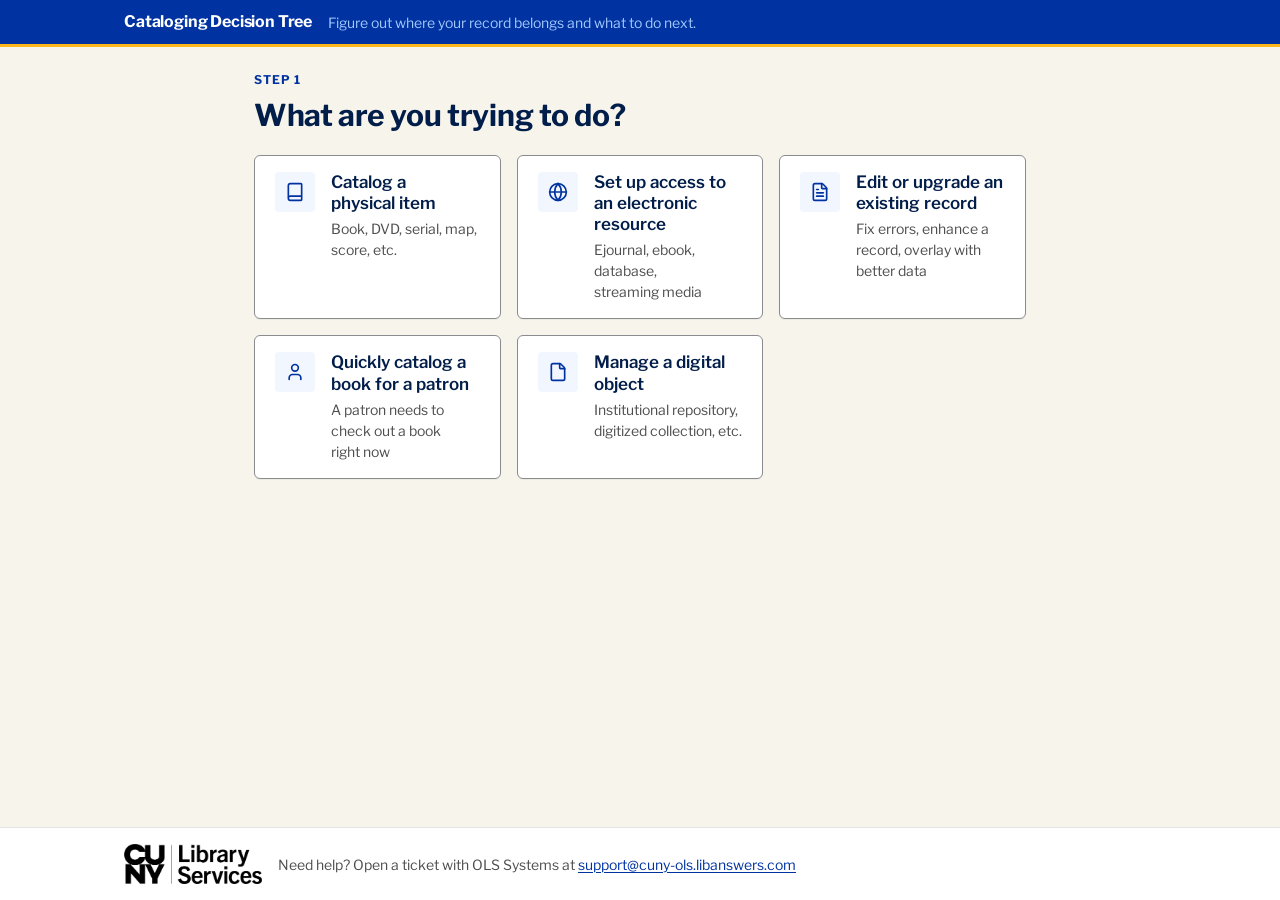
==== index.html @ bd38cade "Replace design export with built decision tree Single self-contained index.html using the CUNY Libra" ====
<!DOCTYPE html>
<html lang="en">
<head>
<meta charset="UTF-8">
<meta name="viewport" content="width=device-width, initial-scale=1.0">
<title>Cataloging Decision Tree</title>
<link rel="preconnect" href="https://fonts.googleapis.com">
<link rel="preconnect" href="https://fonts.gstatic.com" crossorigin>
<link rel="stylesheet" href="https://fonts.googleapis.com/css2?family=Libre+Franklin:ital,wght@0,300;0,400;0,500;0,600;0,700;0,800;1,400&family=IBM+Plex+Mono:wght@400;500&display=swap">
<style>
/* ===== Design System Tokens ===== */
:root {
  /* Fonts */
  --font-sans: "Libre Franklin", Arial, Helvetica, sans-serif;
  --font-display: var(--font-sans);
  --font-condensed: var(--font-sans);
  --font-mono: "IBM Plex Mono", ui-monospace, SFMono-Regular, Menlo, Consolas, monospace;

  /* Primary */
  --cuny-blue: #0033A1;
  --taxi: #FFB71B;

  /* Secondary */
  --indigo: #011D49;
  --azure: #1F5CFF;
  --deep-cyan: #00AFEF;
  --sky: #A3C9FF;
  --lemonade: #FFEE1D;
  --cream: #FFFCD5;

  /* Neutral */
  --pearl: #F7F4EB;
  --dove: #D8D7D6;
  --slate: #688197;
  --charcoal: #383838;
  --pewter: #76777A;
  --ochre: #C89210;
  --umber: #896B25;

  /* Accent */
  --strawberry: #EA0045;
  --sea-green: #005C5A;
  --chartreuse: #C2D500;
  --liberty: #45C2B1;
  --mint: #B5EBD8;
  --cranberry: #BF0D3E;

  --white: #FFFFFF;
  --black: #000000;

  /* Working scales */
  --blue-950: #01122E;
  --blue-900: #011D49;
  --blue-800: #002679;
  --blue-700: #0033A1;
  --blue-600: #0F45BE;
  --blue-500: #1F5CFF;
  --blue-400: #5C87FF;
  --blue-300: #A3C9FF;
  --blue-200: #C6DBFF;
  --blue-100: #E4EEFF;
  --blue-50: #F2F7FF;

  --gray-950: #1A1A1A;
  --gray-900: #383838;
  --gray-800: #4D4D4D;
  --gray-700: #5F6062;
  --gray-600: #76777A;
  --gray-500: #949599;
  --gray-450: #8A8B8F;
  --gray-400: #B4B4B3;
  --gray-300: #D8D7D6;
  --gray-200: #E6E5E2;
  --gray-150: #EEEDE8;
  --gray-100: #F2F1EC;
  --gray-50: #F7F4EB;

  /* Status */
  --green-700: #004745;
  --green-600: #005C5A;
  --green-100: #B5EBD8;
  --amber-700: #896B25;
  --amber-600: #C89210;
  --amber-100: #FFFCD5;
  --red-700: #8E0A2E;
  --red-600: #BF0D3E;
  --red-100: #FFCBCA;

  /* Semantic aliases — Text */
  --text-body: var(--charcoal);
  --text-heading: var(--indigo);
  --text-muted: var(--gray-800);
  --text-subtle: var(--gray-700);
  --text-inverse: var(--white);
  --text-link: var(--cuny-blue);
  --text-link-hover: var(--indigo);
  --text-accent: var(--cuny-blue);
  --text-danger: var(--cranberry);
  --text-success: var(--sea-green);
  --text-warning: var(--umber);

  /* Surfaces */
  --surface-page: var(--white);
  --surface-sunken: var(--pearl);
  --surface-card: var(--white);
  --surface-raised: var(--white);
  --surface-brand: var(--cuny-blue);
  --surface-brand-deep: var(--indigo);
  --surface-brand-subtle: var(--blue-50);
  --surface-neutral-subtle: var(--gray-100);
  --surface-hover: var(--gray-100);
  --surface-active: var(--gray-200);

  /* Borders */
  --border-subtle: var(--gray-200);
  --border-default: var(--dove);
  --border-strong: var(--gray-450);
  --border-control: var(--gray-450);
  --border-brand: var(--cuny-blue);
  --border-focus: var(--azure);
  --border-success: #8FD9BE;
  --border-warning: #EDDF9E;
  --border-danger: #F5A9A7;
  --border-info: var(--blue-200);

  /* Controls */
  --control-primary-bg: var(--cuny-blue);
  --control-primary-bg-hover: var(--blue-800);
  --control-primary-bg-active: var(--indigo);
  --control-primary-fg: var(--white);
  --control-secondary-bg: var(--white);
  --control-secondary-fg: var(--cuny-blue);
  --control-secondary-border: var(--cuny-blue);
  --control-ghost-fg: var(--gray-700);
  --control-disabled-bg: var(--gray-150);
  --control-disabled-fg: var(--gray-700);

  /* Rules */
  --rule-brand: var(--cuny-blue);
  --rule-accent: var(--taxi);
  --rule-hairline: var(--gray-200);

  /* Typography sizes */
  --text-2xs: 11px;
  --text-xs: 12px;
  --text-sm: 14px;
  --text-base: 16px;
  --text-md: 18px;
  --text-lg: 20px;
  --text-xl: 24px;
  --text-2xl: 30px;
  --text-3xl: 38px;

  /* Weights */
  --weight-light: 300;
  --weight-regular: 400;
  --weight-medium: 500;
  --weight-semibold: 600;
  --weight-bold: 700;
  --weight-extrabold: 800;

  /* Leading */
  --leading-tight: 1.08;
  --leading-snug: 1.2;
  --leading-heading: 1.25;
  --leading-normal: 1.5;
  --leading-relaxed: 1.65;

  /* Tracking */
  --tracking-tightest: -.02em;
  --tracking-tight: -.01em;
  --tracking-normal: 0;
  --tracking-wide: .02em;
  --tracking-caps: .08em;

  /* Composed type roles */
  --type-h1: var(--weight-bold) var(--text-3xl)/var(--leading-snug) var(--font-sans);
  --type-h2: var(--weight-bold) var(--text-2xl)/var(--leading-heading) var(--font-sans);
  --type-h3: var(--weight-semibold) var(--text-xl)/var(--leading-heading) var(--font-sans);
  --type-h4: var(--weight-semibold) var(--text-md)/var(--leading-heading) var(--font-sans);
  --type-body: var(--weight-regular) var(--text-base)/var(--leading-relaxed) var(--font-sans);
  --type-body-sm: var(--weight-regular) var(--text-sm)/var(--leading-normal) var(--font-sans);
  --type-lead: var(--weight-regular) var(--text-md)/var(--leading-relaxed) var(--font-sans);
  --type-label: var(--weight-semibold) var(--text-sm)/var(--leading-normal) var(--font-sans);
  --type-eyebrow: var(--weight-bold) var(--text-xs)/var(--leading-normal) var(--font-sans);
  --type-mono: var(--weight-regular) var(--text-sm)/var(--leading-normal) var(--font-mono);

  --measure-prose: 68ch;
  --measure-narrow: 52ch;

  /* Spacing */
  --space-0: 0px;
  --space-1: 4px;
  --space-2: 8px;
  --space-3: 12px;
  --space-4: 16px;
  --space-5: 20px;
  --space-6: 24px;
  --space-8: 32px;
  --space-10: 40px;
  --space-12: 48px;
  --space-16: 64px;

  /* Radii */
  --radius-none: 0px;
  --radius-xs: 2px;
  --radius-sm: 3px;
  --radius-md: 4px;
  --radius-lg: 6px;
  --radius-xl: 8px;
  --radius-pill: 999px;

  /* Border widths */
  --border-width-hairline: 1px;
  --border-width-thick: 2px;
  --border-width-rule: 4px;

  /* Container */
  --container-prose: 760px;
  --container-content: 1080px;
  --gutter-page: 24px;

  /* Elevation */
  --shadow-none: none;
  --shadow-xs: 0 1px 1px rgba(26,26,27,.05);
  --shadow-sm: 0 1px 2px rgba(26,26,27,.07), 0 1px 1px rgba(26,26,27,.04);
  --shadow-md: 0 2px 4px rgba(26,26,27,.08), 0 4px 12px rgba(26,26,27,.06);
  --shadow-lg: 0 8px 24px rgba(26,26,27,.10), 0 2px 6px rgba(26,26,27,.06);
  --focus-ring: 0 0 0 3px rgba(49,89,180,.35);
  --focus-ring-inverse: 0 0 0 3px rgba(255,255,255,.6);

  /* Motion */
  --duration-instant: 80ms;
  --duration-fast: 120ms;
  --duration-normal: 180ms;
  --duration-slow: 260ms;
  --ease-standard: cubic-bezier(.2,0,.2,1);
  --ease-out: cubic-bezier(0,0,.2,1);
  --ease-in-out: cubic-bezier(.4,0,.2,1);
  --transition-control: background-color var(--duration-fast) var(--ease-standard),
    border-color var(--duration-fast) var(--ease-standard),
    color var(--duration-fast) var(--ease-standard),
    box-shadow var(--duration-fast) var(--ease-standard);
}

@media (prefers-reduced-motion: reduce) {
  :root {
    --duration-instant: 1ms;
    --duration-fast: 1ms;
    --duration-normal: 1ms;
    --duration-slow: 1ms;
  }
  *, *::before, *::after {
    animation-duration: 1ms !important;
    animation-iteration-count: 1 !important;
    transition-duration: 1ms !important;
    scroll-behavior: auto !important;
  }
}

/* ===== Base Reset ===== */
*, *::before, *::after { box-sizing: border-box; }
body {
  margin: 0;
  font: var(--type-body);
  color: var(--text-body);
  background: var(--surface-sunken);
  -webkit-font-smoothing: antialiased;
  text-wrap: pretty;
}
h1, h2, h3, h4, h5, h6 { margin: 0; color: var(--text-heading); text-wrap: balance; }
h1 { font: var(--type-h1); letter-spacing: var(--tracking-tight); }
h2 { font: var(--type-h2); letter-spacing: var(--tracking-tight); }
h3 { font: var(--type-h3); }
h4 { font: var(--type-h4); }
p { margin: 0 0 var(--space-4); }
a {
  color: var(--text-link);
  text-decoration: underline;
  text-underline-offset: 2px;
  text-decoration-thickness: 1px;
  transition: color var(--duration-fast) var(--ease-standard);
}
a:hover { color: var(--text-link-hover); text-decoration-thickness: 2px; }
a:focus-visible {
  outline: 2px solid var(--border-focus);
  outline-offset: 2px;
  border-radius: var(--radius-xs);
}
::selection { background: var(--blue-200); color: var(--gray-900); }

/* ===== Skip Link ===== */
.skip-link {
  position: absolute;
  left: 8px;
  top: -60px;
  background: var(--surface-brand);
  color: var(--text-inverse);
  padding: 12px 20px;
  font: var(--type-label);
  z-index: 10;
  border-radius: var(--radius-md);
  text-decoration: none;
}
.skip-link:focus {
  top: 8px;
  box-shadow: var(--focus-ring-inverse);
  outline: 2px solid transparent;
  color: var(--text-inverse);
}

/* ===== Header ===== */
.site-header {
  background: var(--surface-brand);
  color: var(--text-inverse);
  border-bottom: 3px solid var(--taxi);
}
.site-header-inner {
  max-width: var(--container-content);
  margin: 0 auto;
  padding: 10px var(--gutter-page);
  display: flex;
  align-items: center;
  gap: 8px 16px;
  flex-wrap: wrap;
}
.site-header h1 {
  font: var(--type-label);
  font-size: 16px;
  font-weight: 700;
  color: var(--text-inverse);
  margin: 0;
}
.site-header .subtitle {
  font: var(--type-body-sm);
  color: var(--sky);
  margin: 0;
}

/* ===== Main ===== */
.site-main {
  flex: 1;
  width: 100%;
  box-sizing: border-box;
  max-width: 820px;
  margin: 0 auto;
  padding: 24px var(--gutter-page) 40px;
  display: flex;
  flex-direction: column;
  gap: 20px;
}

/* ===== Breadcrumb ===== */
.breadcrumb ol {
  list-style: none;
  margin: 0;
  padding: 0;
  display: flex;
  flex-wrap: wrap;
  align-items: center;
  gap: 4px 8px;
  font: var(--type-body-sm);
}
.breadcrumb li {
  display: flex;
  align-items: center;
  gap: 8px;
}
.breadcrumb button {
  background: none;
  border: none;
  padding: 4px 0;
  min-height: 24px;
  font: var(--type-body-sm);
  color: var(--text-link);
  text-decoration: underline;
  text-decoration-thickness: 1px;
  text-underline-offset: 2px;
  cursor: pointer;
}
.breadcrumb button:hover {
  color: var(--text-link-hover);
  text-decoration-thickness: 2px;
}
.breadcrumb button:focus-visible {
  outline: 2px solid transparent;
  box-shadow: var(--focus-ring);
  border-radius: var(--radius-xs);
}
.breadcrumb .crumb-sep {
  color: var(--gray-400);
  display: flex;
}
.breadcrumb .crumb-current {
  color: var(--text-muted);
  padding: 4px 0;
}

/* ===== Start Grid ===== */
.start-grid {
  display: grid;
  grid-template-columns: repeat(auto-fill, minmax(min(100%, 240px), 1fr));
  gap: 16px;
}
.start-card {
  display: flex;
  flex-direction: row;
  align-items: flex-start;
  gap: 12px 16px;
  text-align: left;
  padding: 16px 20px;
  background: var(--surface-card);
  border: 1px solid var(--border-control);
  border-radius: var(--radius-lg);
  box-shadow: var(--shadow-xs);
  cursor: pointer;
  font: inherit;
  color: var(--text-body);
  transition: var(--transition-control), box-shadow var(--duration-fast) var(--ease-standard);
}
.start-card:hover {
  border-color: var(--border-brand);
  box-shadow: var(--shadow-md);
}
.start-card:focus-visible {
  outline: 2px solid transparent;
  border-color: var(--border-focus);
  box-shadow: var(--focus-ring);
}
.start-card-icon {
  display: flex;
  align-items: center;
  justify-content: center;
  width: 40px;
  height: 40px;
  flex: none;
  border-radius: var(--radius-md);
  background: var(--surface-brand-subtle);
  color: var(--text-accent);
}
.start-card-text {
  display: flex;
  flex-direction: column;
  gap: 4px;
  flex: 1;
}
.start-card-label {
  font: var(--type-h4);
  font-size: 17px;
  color: var(--text-heading);
}
.start-card-desc {
  font: var(--type-body-sm);
  color: var(--text-muted);
}

/* ===== Question Card ===== */
.question-card {
  background: var(--surface-card);
  border: 1px solid var(--border-subtle);
  border-radius: var(--radius-lg);
  padding: 32px;
  display: flex;
  flex-direction: column;
  gap: 24px;
}
.question-card-header {
  display: flex;
  flex-direction: column;
  gap: 8px;
}

/* ===== Eyebrow ===== */
.eyebrow {
  font: var(--type-eyebrow);
  letter-spacing: 0.08em;
  text-transform: uppercase;
  color: var(--text-accent);
}
.eyebrow-success {
  display: flex;
  align-items: center;
  gap: 8px;
  font: var(--type-eyebrow);
  letter-spacing: 0.08em;
  text-transform: uppercase;
  color: var(--text-success);
}

/* ===== Question Heading ===== */
.question-heading {
  font: var(--type-h3);
  font-weight: 700;
  color: var(--text-heading);
  margin: 0;
  outline: none;
  text-wrap: balance;
}
.rec-heading {
  font: var(--type-h2);
  color: var(--text-heading);
  margin: 0;
  outline: none;
  text-wrap: balance;
}
.start-heading {
  font: var(--type-h2);
  color: var(--text-heading);
  margin: 0;
  outline: none;
  text-wrap: balance;
}

/* ===== Hint ===== */
.hint-text {
  font: var(--type-body);
  color: var(--text-muted);
  max-width: var(--measure-prose);
  text-wrap: pretty;
}

/* ===== Answer Buttons ===== */
.answer-group {
  display: flex;
  flex-direction: column;
  gap: 12px;
}
.answer-btn {
  display: flex;
  align-items: center;
  gap: 16px;
  width: 100%;
  text-align: left;
  padding: 16px 20px;
  background: var(--surface-card);
  border: 1px solid var(--border-control);
  border-radius: var(--radius-md);
  cursor: pointer;
  font: inherit;
  color: var(--text-body);
  transition: var(--transition-control);
}
.answer-btn:hover {
  background: var(--surface-brand-subtle);
  border-color: var(--border-brand);
}
.answer-btn:focus-visible {
  outline: 2px solid transparent;
  border-color: var(--border-focus);
  box-shadow: var(--focus-ring);
}
.answer-badge {
  display: flex;
  align-items: center;
  justify-content: center;
  width: 28px;
  height: 28px;
  flex: none;
  border: 1px solid var(--border-default);
  border-radius: var(--radius-sm);
  font: var(--type-mono);
  color: var(--text-subtle);
  background: var(--surface-sunken);
}
.answer-content {
  display: flex;
  flex-direction: column;
  gap: 2px;
  flex: 1;
}
.answer-label {
  font: var(--type-body);
  font-weight: 600;
  color: var(--text-heading);
}
.answer-desc {
  font: var(--type-body-sm);
  color: var(--text-muted);
}
.answer-chevron {
  color: var(--text-accent);
  display: flex;
}

/* ===== Recommendation Card ===== */
.rec-card {
  background: var(--surface-card);
  border: 1px solid var(--border-subtle);
  border-top: 4px solid var(--rule-brand);
  border-radius: var(--radius-lg);
  padding: 32px;
  display: flex;
  flex-direction: column;
  gap: 20px;
}
.rec-card-header {
  display: flex;
  flex-direction: column;
  gap: 8px;
}

/* ===== Rec Body Styles ===== */
.rec-body {
  font: var(--type-body);
  color: var(--text-body);
  max-width: var(--measure-prose);
}
.rec-body h3 {
  font: var(--type-eyebrow);
  letter-spacing: .08em;
  text-transform: uppercase;
  color: var(--text-subtle);
  margin: 24px 0 8px;
}
.rec-body h3:first-child {
  margin-top: 0;
}
.rec-body p {
  margin: 0 0 12px;
  text-wrap: pretty;
}
.rec-body ol {
  margin: 0 0 12px;
  padding-left: 24px;
  display: flex;
  flex-direction: column;
  gap: 8px;
}
.rec-body ul {
  margin: 0 0 12px;
  padding-left: 24px;
  display: flex;
  flex-direction: column;
  gap: 8px;
}
.rec-body li {
  padding-left: 4px;
}
.rec-body > :last-child {
  margin-bottom: 0;
}

/* ===== Key Rule (Info Alert) ===== */
.key-rule-alert {
  display: flex;
  gap: 12px;
  padding: 16px;
  background: var(--blue-50);
  border: 1px solid var(--blue-200);
  border-radius: var(--radius-md);
  font: var(--type-body-sm);
  color: var(--text-body);
  line-height: var(--leading-relaxed);
}
.key-rule-alert .alert-icon {
  flex: none;
  color: var(--cuny-blue);
  margin-top: 1px;
}

/* ===== Nav Buttons ===== */
.nav-buttons {
  display: flex;
  flex-wrap: wrap;
  gap: 12px;
  align-items: center;
}
.btn {
  display: inline-flex;
  align-items: center;
  gap: 8px;
  height: 40px;
  padding: 0 18px;
  font: var(--type-body);
  font-weight: var(--weight-semibold);
  border-radius: var(--radius-md);
  cursor: pointer;
  transition: var(--transition-control);
  text-decoration: none;
  border: 1px solid transparent;
}
.btn:focus-visible {
  outline: 2px solid transparent;
  box-shadow: var(--focus-ring);
}
.btn-primary {
  background: var(--control-primary-bg);
  color: var(--control-primary-fg);
  border-color: var(--control-primary-bg);
}
.btn-primary:hover {
  background: var(--control-primary-bg-hover);
  border-color: var(--control-primary-bg-hover);
}
.btn-secondary {
  background: var(--control-secondary-bg);
  color: var(--control-secondary-fg);
  border-color: var(--control-secondary-border);
}
.btn-secondary:hover {
  background: var(--surface-brand-subtle);
  border-color: var(--control-primary-bg-hover);
  color: var(--control-primary-bg-hover);
}
.btn .btn-icon {
  display: flex;
  flex: none;
}

/* ===== Glossary ===== */
.glossary-section {
  background: var(--surface-card);
  border: 1px solid var(--border-subtle);
  border-radius: var(--radius-lg);
  overflow: hidden;
}
.glossary-toggle {
  display: flex;
  align-items: center;
  justify-content: space-between;
  gap: 12px;
  width: 100%;
  min-height: 48px;
  padding: 12px 20px;
  background: none;
  border: none;
  cursor: pointer;
  font: var(--type-label);
  color: var(--text-heading);
  text-align: left;
  transition: background-color var(--duration-instant) var(--ease-standard);
}
.glossary-toggle:hover {
  background: var(--surface-hover);
}
.glossary-toggle:focus-visible {
  outline: 2px solid transparent;
  box-shadow: inset 0 0 0 3px var(--border-focus);
}
.glossary-toggle .toggle-icon {
  display: flex;
  color: var(--text-accent);
}
.glossary-panel {
  margin: 0;
  padding: 4px 20px 20px;
  border-top: 1px solid var(--border-subtle);
  padding-top: 16px;
  display: flex;
  flex-direction: column;
  gap: 12px;
}
.glossary-panel dt {
  font: var(--type-body-sm);
  font-weight: 600;
  color: var(--text-heading);
}
.glossary-panel dd {
  font: var(--type-body-sm);
  color: var(--text-muted);
  margin: 0;
  text-wrap: pretty;
}

/* ===== Footer ===== */
.site-footer {
  background: var(--surface-card);
  border-top: 1px solid var(--border-subtle);
}
.site-footer-inner {
  max-width: var(--container-content);
  margin: 0 auto;
  padding: 16px var(--gutter-page);
  display: flex;
  align-items: center;
  gap: 16px;
  flex-wrap: wrap;
  font: var(--type-body-sm);
  color: var(--text-muted);
}
.footer-logo {
  height: 40px;
  width: auto;
  display: block;
}
.footer-text {
  margin: 0;
}

/* ===== Print ===== */
@media print {
  .site-header,
  .breadcrumb,
  .nav-buttons,
  .glossary-section,
  .site-footer { display: none !important; }
  body { background: #fff; }
  .site-main { padding-top: 0; }
}

/* ===== Inline SVG icons inherit currentColor ===== */
.icon svg {
  display: block;
}
</style>
</head>
<body>
<div style="min-height: 100vh; display: flex; flex-direction: column;">

  <a href="#tree-main" class="skip-link">Skip to main content</a>

  <header class="site-header">
    <div class="site-header-inner">
      <h1>Cataloging Decision Tree</h1>
      <p class="subtitle">Figure out where your record belongs and what to do next.</p>
    </div>
  </header>

  <main id="tree-main" class="site-main" role="main">
    <!-- Content rendered by JavaScript -->
  </main>

  <footer class="site-footer">
    <div class="site-footer-inner">
      <img class="footer-logo" src="[data-uri]" alt="CUNY Library Services">
      <p class="footer-text">Need help? Open a ticket with OLS Systems at <a href="mailto:support@cuny-ols.libanswers.com">support@cuny-ols.libanswers.com</a></p>
    </div>
  </footer>

</div>

<script>
/* ===== SVG Icons ===== */
var ICONS = {
  'book': '<svg xmlns="http://www.w3.org/2000/svg" width="24" height="24" viewBox="0 0 24 24" fill="none" stroke="currentColor" stroke-width="2" stroke-linecap="round" stroke-linejoin="round"><path d="M4 19.5v-15A2.5 2.5 0 0 1 6.5 2H19a1 1 0 0 1 1 1v18a1 1 0 0 1-1 1H6.5a1 1 0 0 1 0-5H20"></path></svg>',
  'globe': '<svg xmlns="http://www.w3.org/2000/svg" width="24" height="24" viewBox="0 0 24 24" fill="none" stroke="currentColor" stroke-width="2" stroke-linecap="round" stroke-linejoin="round"><circle cx="12" cy="12" r="10"></circle><path d="M12 2a14.5 14.5 0 0 0 0 20 14.5 14.5 0 0 0 0-20"></path><path d="M2 12h20"></path></svg>',
  'file-text': '<svg xmlns="http://www.w3.org/2000/svg" width="24" height="24" viewBox="0 0 24 24" fill="none" stroke="currentColor" stroke-width="2" stroke-linecap="round" stroke-linejoin="round"><path d="M6 22a2 2 0 0 1-2-2V4a2 2 0 0 1 2-2h8a2.4 2.4 0 0 1 1.704.706l3.588 3.588A2.4 2.4 0 0 1 20 8v12a2 2 0 0 1-2 2z"></path><path d="M14 2v5a1 1 0 0 0 1 1h5"></path><path d="M10 9H8"></path><path d="M16 13H8"></path><path d="M16 17H8"></path></svg>',
  'user': '<svg xmlns="http://www.w3.org/2000/svg" width="24" height="24" viewBox="0 0 24 24" fill="none" stroke="currentColor" stroke-width="2" stroke-linecap="round" stroke-linejoin="round"><path d="M19 21v-2a4 4 0 0 0-4-4H9a4 4 0 0 0-4 4v2"></path><circle cx="12" cy="7" r="4"></circle></svg>',
  'file': '<svg xmlns="http://www.w3.org/2000/svg" width="24" height="24" viewBox="0 0 24 24" fill="none" stroke="currentColor" stroke-width="2" stroke-linecap="round" stroke-linejoin="round"><path d="M6 22a2 2 0 0 1-2-2V4a2 2 0 0 1 2-2h8a2.4 2.4 0 0 1 1.704.706l3.588 3.588A2.4 2.4 0 0 1 20 8v12a2 2 0 0 1-2 2z"></path><path d="M14 2v5a1 1 0 0 0 1 1h5"></path></svg>',
  'chevron-right': '<svg xmlns="http://www.w3.org/2000/svg" width="24" height="24" viewBox="0 0 24 24" fill="none" stroke="currentColor" stroke-width="2" stroke-linecap="round" stroke-linejoin="round"><path d="m9 18 6-6-6-6"></path></svg>',
  'chevron-down': '<svg xmlns="http://www.w3.org/2000/svg" width="24" height="24" viewBox="0 0 24 24" fill="none" stroke="currentColor" stroke-width="2" stroke-linecap="round" stroke-linejoin="round"><path d="m6 9 6 6 6-6"></path></svg>',
  'chevron-up': '<svg xmlns="http://www.w3.org/2000/svg" width="24" height="24" viewBox="0 0 24 24" fill="none" stroke="currentColor" stroke-width="2" stroke-linecap="round" stroke-linejoin="round"><path d="m18 15-6-6-6 6"></path></svg>',
  'circle-check': '<svg xmlns="http://www.w3.org/2000/svg" width="24" height="24" viewBox="0 0 24 24" fill="none" stroke="currentColor" stroke-width="2" stroke-linecap="round" stroke-linejoin="round"><circle cx="12" cy="12" r="10"></circle><path d="m16 9-5.5 5.5L8 12"></path></svg>',
  'arrow-left': '<svg xmlns="http://www.w3.org/2000/svg" width="24" height="24" viewBox="0 0 24 24" fill="none" stroke="currentColor" stroke-width="2" stroke-linecap="round" stroke-linejoin="round"><path d="m12 19-7-7 7-7"></path><path d="M19 12H5"></path></svg>',
  'rotate-ccw': '<svg xmlns="http://www.w3.org/2000/svg" width="24" height="24" viewBox="0 0 24 24" fill="none" stroke="currentColor" stroke-width="2" stroke-linecap="round" stroke-linejoin="round"><path d="M3 12a9 9 0 1 0 9-9 9.75 9.75 0 0 0-6.74 2.74L3 8"></path><path d="M3 3v5h5"></path></svg>',
  'mail': '<svg xmlns="http://www.w3.org/2000/svg" width="24" height="24" viewBox="0 0 24 24" fill="none" stroke="currentColor" stroke-width="2" stroke-linecap="round" stroke-linejoin="round"><path d="m22 7-8.991 5.727a2 2 0 0 1-2.009 0L2 7"></path><rect x="2" y="4" width="20" height="16" rx="2"></rect></svg>'
};

function icon(name, size) {
  size = size || 20;
  var svg = ICONS[name] || '';
  return '<span class="icon" aria-hidden="true" style="display:inline-flex;width:' + size + 'px;height:' + size + 'px;flex:0 0 auto;">' +
    svg.replace(/width="24"/, 'width="' + size + '"').replace(/height="24"/, 'height="' + size + '"') +
    '</span>';
}

/* ===== Tree Data (source of truth) ===== */
var TREE_NODES = {
  'start': {
    question: "What are you trying to do?",
    hint: "",
    answers: [
      { label: "Catalog a physical item", desc: "Book, DVD, serial, map, score, etc.", next: "phys_search_iz" },
      { label: "Set up access to an electronic resource", desc: "Ejournal, ebook, database, streaming media", next: "elec_type" },
      { label: "Edit or upgrade an existing record", desc: "Fix errors, enhance a record, overlay with better data", next: "edit_where" },
      { label: "Quickly catalog a book for a patron", desc: "A patron needs to check out a book right now", next: "quick_catalog" },
      { label: "Manage a digital object", desc: "Institutional repository, digitized collection, etc.", next: "rec_digital" }
    ]
  },
  'phys_search_iz': {
    question: "First, search your Institution Zone (IZ). Is the title already in your local catalog?",
    hint: "",
    answers: [
      { label: "Yes, I found it in my IZ", desc: "", next: "phys_add_copy_location" },
      { label: "No, it’s not in my IZ", desc: "", next: "phys_search_nz" }
    ]
  },
  'phys_add_copy_location': {
    question: "Does the record already have holdings at the location where this item will be shelved?",
    hint: "",
    answers: [
      { label: "Yes", desc: "", next: "rec_add_item_same_location" },
      { label: "No", desc: "", next: "rec_add_item_diff_location" }
    ]
  },
  'rec_add_item_same_location': {
    type: "rec",
    title: "Add an item to your existing holdings",
    body: '<h3>What to do</h3><p>Add a new item record to your existing holdings record.</p><ol><li>Find the holdings record in Alma and open it in the Metadata Editor</li><li>Add an item with the barcode, material type, and other details</li></ol>'
  },
  'rec_add_item_diff_location': {
    type: "rec",
    title: "Create new holdings for the different location, then add an item",
    body: '<h3>What to do</h3><p>Since the new copy is going to a different location, you need a new holdings record for that location before adding the item record.</p><ol><li>Find the bibliographic record in Alma and open it in the Metadata Editor</li><li>Add a new holdings record with the correct location and call number</li><li>Add an item to the new holdings with the barcode, material type, and other details</li></ol>'
  },
  'phys_search_nz': {
    question: "Now search the Network Zone (NZ). Is the title there?",
    hint: "",
    answers: [
      { label: "Yes, I found it in the NZ", desc: "", next: "rec_add_holdings_nz" },
      { label: "No, it’s not in the NZ either", desc: "", next: "phys_search_oclc" }
    ]
  },
  'rec_add_holdings_nz': {
    type: "rec",
    title: "Add your holdings to the Network Zone record",
    body: '<h3>What to do</h3><p>Add your holdings and item record to the existing Network Zone (NZ) record.</p><ol><li>Open the NZ record in the Metadata Editor</li><li>Add holdings with your location and call number</li><li>Add an item with barcode and material type</li></ol><div class="key-rule">Adding holdings to an NZ record automatically creates a linked copy in your Institution Zone (IZ). You don’t need to do anything extra.</div>'
  },
  'phys_search_oclc': {
    question: "Now search OCLC/WorldCat. Is there a matching record?",
    hint: "You can search from Connexion, WorldShare Record Manager, or from within Alma.",
    answers: [
      { label: "Yes, I found it in OCLC", desc: "", next: "phys_oclc_how" },
      { label: "No match in OCLC either", desc: "", next: "phys_original" }
    ]
  },
  'phys_oclc_how': {
    question: "How would you like to import the record?",
    hint: "",
    answers: [
      { label: "From Connexion or WorldShare Record Manager", desc: "Export the record to Alma", next: "rec_oclc_connexion" },
      { label: "From within Alma", desc: "Search and import without leaving Alma", next: "rec_oclc_alma" }
    ]
  },
  'rec_oclc_connexion': {
    type: "rec",
    title: "Export from OCLC to the Network Zone, then add holdings and item",
    body: '<h3>What to do</h3><ol><li>Export the record from <a href="https://cuny907.sharepoint.com/sites/Alma/SitePages/OCLC%20Connexion.aspx" target="_blank" rel="noopener">Connexion</a> or <a href="https://cuny907.sharepoint.com/sites/Alma/SitePages/OCLC-WorldShare-Record-Manager.aspx" target="_blank" rel="noopener">WorldShare Record Manager</a> to the Alma Network Zone (NZ).</li><li>In Alma, find the newly imported NZ record and open it in the Metadata Editor</li><li>Add holdings with your location and call number</li><li>Add an item with barcode and material type</li></ol><div class="key-rule">Adding holdings automatically creates a linked copy in your Institution Zone (IZ).</div>'
  },
  'rec_oclc_alma': {
    type: "rec",
    title: "Import from WorldCat via Alma, then add holdings and item",
    body: '<h3>What to do</h3><ol><li>Use Alma’s Search Resources feature to search WorldCat and import the record to the Network Zone (NZ).</li><li>Open the imported NZ record in the Metadata Editor</li><li>Add holdings with your location and call number</li><li>Add an item with barcode and material type</li></ol><div class="key-rule">Adding holdings automatically creates a linked copy in your Institution Zone (IZ).</div>'
  },
  'phys_original': {
    question: "Should this record be in the Network Zone?",
    answers: [
      { label: "Yes", next: "rec_original_nz" },
      { label: "No", next: "rec_original_iz" }
    ]
  },
  'rec_original_nz': {
    type: "rec",
    title: "Create the original record in OCLC and export it to the Network Zone",
    body: '<h3>What to do</h3><ol><li>Create the record in <a href="https://cuny907.sharepoint.com/sites/Alma/SitePages/OCLC%20Connexion.aspx" target="_blank" rel="noopener">Connexion</a> or <a href="https://cuny907.sharepoint.com/sites/Alma/SitePages/OCLC-WorldShare-Record-Manager.aspx" target="_blank" rel="noopener">WorldShare Record Manager</a></li><li>Contribute the record to WorldCat</li><li>Export it to the Alma Network Zone (NZ)</li><li>In Alma, find the newly imported NZ record and open it in the Metadata Editor</li><li>Add holdings with your location and call number</li><li>Add an item with barcode and material type</li></ol><div class="key-rule">Consult the <a href="https://cunyinternal.policystat.com/policy/18735910/latest" target="_blank" rel="noopener">Quality of Bibliographic Records</a> policy for cataloging standards.</div>'
  },
  'rec_original_iz': {
    type: "rec",
    title: "Create the original record in your Institution Zone",
    body: '<h3>What to do</h3><ol><li>Create a new record in your Institution Zone (IZ) using the Metadata Editor</li><li>Catalog the item</li><li>Add holdings with your location and call number</li><li>Add an item with barcode and material type</li></ol>'
  },
  'elec_type': {
    question: "Is this a centrally-licensed resource (managed by OLS) or licensed by your institution?",
    hint: "",
    answers: [
      { label: "Centrally licensed (OLS manages it)", desc: "CUNY-wide databases, ejournal packages, etc.", next: "elec_central" },
      { label: "Licensed by my institution", desc: "My library pays for this independently", next: "elec_institution_type" },
      { label: "I’m not sure", desc: "", next: "rec_elec_unsure" }
    ]
  },
  'elec_central': {
    question: "Is the resource showing up correctly in OneSearch?",
    hint: "",
    answers: [
      { label: "Yes, it’s working fine", desc: "", next: "rec_elec_central_ok" },
      { label: "No, something is wrong or missing", next: "rec_elec_central_problem" }
    ]
  },
  'rec_elec_central_ok': {
    type: "rec",
    title: "No action needed",
    body: '<h3>What to do</h3><p>OLS activates and manages electronic resources in the Network Zone (NZ) for CUNY-wide licenses. If everything is working, no action is needed on your part.</p>'
  },
  'rec_elec_central_problem': {
    type: "rec",
    title: "Contact OLS",
    body: '<h3>What to do</h3><p>OLS activates and manages electronic resources in the Network Zone (NZ) for CUNY-wide licenses. If an electronic resource isn’t activated, has broken links, or is missing titles, contact OLS to report the issue.</p><h3>Who to contact</h3><p><a href="mailto:support@cuny-ols.libanswers.com">Office of Library Services (OLS)</a></p>'
  },
  'rec_elec_unsure': {
    type: "rec",
    title: "Check with OLS or your e-resources librarian at your institution",
    body: '<h3>What to do</h3><p>If you’re not sure whether a resource is centrally licensed (by CUNY/OLS) or institution-licensed, check with OLS or your <a href="https://cuny907.sharepoint.com/sites/ols-ac-erac/SitePages/Home.aspx" target="_blank" rel="noopener">e-resources librarian at your institution</a>. This determines who is responsible for activating it in Alma.</p><h3>Who to contact</h3><p><a href="mailto:support@cuny-ols.libanswers.com">Office of Library Services (OLS)</a> or your <a href="https://cuny907.sharepoint.com/sites/ols-ac-erac/SitePages/Home.aspx" target="_blank" rel="noopener">e-resources librarian at your institution</a></p>'
  },
  'elec_institution_type': {
    question: "Is this a single title or a database/package?",
    hint: "",
    answers: [
      { label: "A single title", desc: "Ejournal, ebook, or streaming title", next: "elec_institution_search" },
      { label: "A database or package", desc: "A collection of titles from a vendor", next: "elec_collection_search" }
    ]
  },
  'elec_collection_search': {
    question: "Search the Community Zone (CZ) for the electronic collection. Is it there?",
    hint: "",
    answers: [
      { label: "Yes, I found it in the CZ", desc: "", next: "rec_elec_activate_collection" },
      { label: "No, it’s not in the CZ", desc: "", next: "rec_elec_create_collection_iz" }
    ]
  },
  'rec_elec_activate_collection': {
    type: "rec",
    title: "Activate the Community Zone (CZ) electronic collection",
    body: '<h3>What to do</h3><p>Activate the appropriate Community Zone (CZ) electronic collection. This creates a linked copy in your Institution Zone (IZ).</p><ol><li>Activate the electronic collection and follow the activation workflow</li></ol><div class="key-rule">During activation, you can choose whether to use the CZ bibliographic records or substitute your own. You can also replace them with better records later.</div>'
  },
  'rec_elec_create_collection_iz': {
    type: "rec",
    title: "Create a local electronic collection in your Institution Zone",
    body: '<h3>What to do</h3><p>Since the collection isn’t in the Community Zone (CZ), create a local electronic collection in your Institution Zone (IZ).</p><ol><li>Create a new electronic collection in your IZ</li><li>Add electronic portfolios for each title in the collection</li><li>Configure access URLs and coverage details</li></ol><div class="key-rule">You can attach a bibliographic record to the electronic collection in your IZ now or later.</div>'
  },
  'elec_institution_search': {
    question: "Search the Community Zone (CZ) for the title. Is it there?",
    hint: "",
    answers: [
      { label: "Yes, I found it in the CZ", desc: "", next: "rec_elec_activate_cz" },
      { label: "No, it’s not in the CZ", desc: "", next: "rec_elec_create_iz" }
    ]
  },
  'rec_elec_activate_cz': {
    type: "rec",
    title: "Activate the Community Zone (CZ) electronic portfolio",
    body: '<h3>What to do</h3><p>Activate the appropriate Community Zone (CZ) electronic portfolio. This creates a linked copy in your Institution Zone (IZ).</p><ol><li>Order or activate the electronic portfolio and follow the activation workflow</li><li>Add coverage dates and other details to the electronic portfolio, if necessary</li></ol><div class="key-rule">Order or activate the <strong>electronic portfolio</strong>, not the bibliographic record itself. Your library gets access while staying connected to the shared CZ record.</div>'
  },
  'rec_elec_create_iz': {
    type: "rec",
    title: "Create a local electronic portfolio in your Institution Zone",
    body: '<h3>What to do</h3><p>Since the resource isn’t in the Community Zone (CZ), create a local electronic portfolio in your Institution Zone (IZ).</p><ol><li>Find or create the bibliographic record for the electronic resource</li><li>Add an electronic portfolio with the access URL</li><li>Add coverage dates and other details to the electronic portfolio, if necessary</li></ol>'
  },
  'edit_where': {
    question: "Is the record in the Network Zone (NZ) or only in your Institution Zone (IZ)?",
    hint: "Check the record’s zone indicator in the Metadata Editor.",
    answers: [
      { label: "It’s in the NZ", desc: "", next: "rec_edit_nz" },
      { label: "It’s only in my IZ", desc: "", next: "rec_edit_iz" },
      { label: "I’m not sure how to tell", desc: "", next: "rec_edit_how_to_tell" }
    ]
  },
  'rec_edit_nz': {
    type: "rec",
    title: "Edit the record in the Network Zone",
    body: '<h3>What to do</h3><p>Edit the record directly in the Network Zone (NZ). All CUNY staff have NZ editing permissions. Your changes will apply across all institutions that use this record.</p><div class="key-rule">NZ editing policies can be complex. If you’re unsure whether a particular edit is appropriate, consult your institution’s cataloging policy or check with a colleague.</div>'
  },
  'rec_edit_iz': {
    type: "rec",
    title: "Edit the record in your Institution Zone",
    body: '<h3>What to do</h3><ol><li>Open the record in your Institution Zone (IZ) using the Metadata Editor</li><li>Make your edits</li><li>Save the record</li></ol>'
  },
  'rec_edit_how_to_tell': {
    type: "rec",
    title: "How to tell which zone a record is in",
    body: '<h3>What to look for</h3><ul><li>Check the icon next to the record. See <a href="https://cuny-ols.libanswers.com/faq/417153" target="_blank" rel="noopener">What do the icons in Alma search mean?</a> for a guide.</li><li>Institution Zone (IZ) records end in a four-digit number unique to your institution. You can find this number in the “Alma Institution Code” column at <a href="https://cuny907.sharepoint.com/sites/cuny-libraries/SitePages/Libraries.aspx" target="_blank" rel="noopener">CUNY Libraries</a>.</li><li>Network Zone (NZ) records end in 6121.</li></ul>'
  },
  'quick_catalog': {
    question: "Does the book already have a record in Alma?",
    hint: "If you find the title in Alma, you just need to add an item. If not, you’ll create a brief record.",
    answers: [
      { label: "Yes, the title is in Alma but this copy isn’t", desc: "The bibliographic record exists but there’s no item with this barcode", next: "rec_quick_add_copy" },
      { label: "No, there’s no record for this book at all", desc: "I need to create a new record from scratch", next: "rec_quick_new_book" }
    ]
  },
  'rec_quick_add_copy': {
    type: "rec",
    title: "Add another copy of an existing book",
    body: '<h3>What to do</h3><p>Create an item record for this copy and attach it to the existing record.</p><ol><li>Use the Add Physical Item function in Alma</li><li>Set “Holdings Type” to <strong>Existing</strong> and search for the record</li><li>Add the barcode, location, and any other item details</li><li>Save</li></ol><p>You can now check the book out to the patron. When it’s returned, send the item for physical processing (barcode label, library stamp, etc.).</p>'
  },
  'rec_quick_new_book': {
    type: "rec",
    title: "Create a brief record on the fly",
    body: '<h3>What to do</h3><p>Create a brief bibliographic record, holdings record, and item record all at once so the patron can check it out immediately.</p><ol><li>Use the Add Physical Item function in Alma</li><li>Set “Holdings Type” to <strong>New</strong> and “Citation Type” to <strong>Book</strong></li><li>Set “Placement of new record” to <strong>Institution</strong></li><li>Fill in the <strong>Title</strong> (required) and any other info you have</li><li>Uncheck “Suppress from Discovery” if you want it visible in OneSearch</li><li>Fill in <strong>Location</strong> (required) and <strong>Barcode</strong> (recommended)</li><li>Save</li></ol><div class="key-rule">Alma attaches an Acquisition Technical Services request to the item when it’s created. You can still check the book out to the patron right away.</div><h3>After the patron returns the book</h3><ol><li>Check in the book. It will go in transit to the Acquisitions Department.</li><li>Send the book to Technical Services for cataloging and physical processing</li><li>Scan the item in from the Acquisitions Department and set “Done” to <strong>Yes</strong></li><li>Scan the item in again from the main Service Desk to clear the routing request</li></ol>'
  },
  'rec_digital': {
    type: "rec",
    title: "Digital objects are not available at CUNY",
    body: '<h3>What to do</h3><p>CUNY does not subscribe to any Alma digital products, so digital object management is not available in our Alma environment.</p>'
  }
};

/* ===== Glossary Data ===== */
var GLOSSARY = [
  { title: "Bibliographic record", content: "A record that describes a title (book, journal, video, etc.) with information like author, title, publisher, and subject" },
  { title: "Community Zone (CZ)", content: "Ex Libris’s global shared catalog containing bibliographic records and a Central Knowledge Base (CKB) of electronic portfolios and collections" },
  { title: "Electronic collection", content: "A group of electronic titles from a vendor, such as a database or package" },
  { title: "Electronic portfolio", content: "The electronic equivalent of holdings; links your library to an individual e-resource title" },
  { title: "Holdings", content: "A record attached to a bibliographic record that says “this library owns this item,” including location and call number" },
  { title: "Institution Zone (IZ)", content: "Your institution’s local catalog and holdings; only your library sees these records" },
  { title: "Item record", content: "A record attached to a holdings record for a specific physical copy, including barcode and material type" },
  { title: "Linked copy", content: "When you add holdings to an NZ or CZ record, Alma creates a copy in your IZ that stays connected to the shared record" },
  { title: "Metadata Editor", content: "Alma’s built-in tool for viewing and editing catalog records" },
  { title: "Network Zone (NZ)", content: "CUNY’s shared catalog; records here are visible to all CUNY libraries" },
  { title: "OCLC number", content: "A unique record ID from WorldCat" }
];

var START_ICONS = ["book", "globe", "file-text", "user", "file"];

/* ===== Application State ===== */
var state = {
  current: "start",
  history: [],
  glossOpen: false
};

/* ===== Render Engine ===== */
function render() {
  var main = document.getElementById("tree-main");
  var node = TREE_NODES[state.current];
  if (!node) {
    state.current = "start";
    state.history = [];
    node = TREE_NODES["start"];
  }
  var isStart = state.current === "start";
  var isRec = node.type === "rec";
  var stepNum = state.history.length + 1;
  var showGlossary = state.current !== "start" && state.current !== "rec_digital";

  var html = "";

  /* Breadcrumb */
  if (state.history.length > 0) {
    html += '<nav class="breadcrumb" aria-label="Your answers" data-noprint>';
    html += "<ol>";
    /* "Start" link */
    html += '<li><button type="button" onclick="goTo(0)" title="Back to the first question">Start</button>';
    html += '<span class="crumb-sep" aria-hidden="true">' + icon("chevron-right", 14) + "</span></li>";
    /* Intermediate crumbs */
    for (var i = 0; i < state.history.length - 1; i++) {
      var h = state.history[i];
      var hNode = TREE_NODES[h.nodeId];
      var hTitle = hNode ? hNode.question : "";
      html += '<li><button type="button" onclick="goTo(' + (i + 1) + ')" title="' + escAttr(hTitle) + '">' + esc(h.answerLabel) + "</button>";
      html += '<span class="crumb-sep" aria-hidden="true">' + icon("chevron-right", 14) + "</span></li>";
    }
    /* Current crumb */
    html += '<li aria-current="step" class="crumb-current">' + esc(state.history[state.history.length - 1].answerLabel) + "</li>";
    html += "</ol></nav>";
  }

  /* Start screen */
  if (isStart) {
    html += '<div style="display:flex;flex-direction:column;gap:20px;">';
    html += '<div>';
    html += '<div class="eyebrow" style="margin-bottom:8px;">Step 1</div>';
    html += '<h2 class="start-heading" id="step-heading" tabindex="-1">' + esc(node.question) + "</h2>";
    html += "</div>";
    html += '<div class="start-grid">';
    for (var j = 0; j < node.answers.length; j++) {
      var a = node.answers[j];
      var iconName = START_ICONS[j] || "chevron-right";
      html += '<button type="button" class="start-card" onclick="choose(' + j + ')">';
      html += '<span class="start-card-icon">' + icon(iconName, 20) + "</span>";
      html += '<span class="start-card-text">';
      html += '<span class="start-card-label">' + esc(a.label) + "</span>";
      if (a.desc) {
        html += '<span class="start-card-desc">' + esc(a.desc) + "</span>";
      }
      html += "</span></button>";
    }
    html += "</div></div>";
  }
  /* Question screen */
  else if (!isRec) {
    html += '<div class="question-card">';
    html += '<div class="question-card-header">';
    html += '<div class="eyebrow">Step ' + stepNum + "</div>";
    html += '<h3 class="question-heading" id="step-heading" tabindex="-1">' + esc(node.question) + "</h3>";
    if (node.hint) {
      html += '<div class="hint-text">' + esc(node.hint) + "</div>";
    }
    html += "</div>";
    html += '<div role="group" aria-label="Answers" class="answer-group">';
    for (var k = 0; k < node.answers.length; k++) {
      var ans = node.answers[k];
      html += '<button type="button" class="answer-btn" onclick="choose(' + k + ')">';
      html += '<span class="answer-badge" aria-hidden="true">' + (k + 1) + "</span>";
      html += '<span class="answer-content">';
      html += '<span class="answer-label">' + esc(ans.label) + "</span>";
      if (ans.desc) {
        html += '<span class="answer-desc">' + esc(ans.desc) + "</span>";
      }
      html += "</span>";
      html += '<span class="answer-chevron">' + icon("chevron-right", 20) + "</span>";
      html += "</button>";
    }
    html += "</div></div>";
  }
  /* Recommendation screen */
  else {
    html += '<div class="rec-card">';
    html += '<div class="rec-card-header">';
    html += '<div class="eyebrow-success">' + icon("circle-check", 16) + "<span>Recommendation</span></div>";
    html += '<h2 class="rec-heading" id="step-heading" tabindex="-1">' + esc(node.title) + "</h2>";
    html += "</div>";
    /* Parse body, splitting out key-rule divs */
    html += renderRecBody(node.body);
    html += "</div>";
  }

  /* Navigation buttons */
  if (state.history.length > 0) {
    html += '<div class="nav-buttons" data-noprint>';
    html += '<button type="button" class="btn btn-secondary" onclick="goBack()">';
    html += '<span class="btn-icon">' + icon("arrow-left", 18) + "</span>Back</button>";
    html += '<button type="button" class="btn btn-primary" onclick="reset()">';
    html += '<span class="btn-icon">' + icon("rotate-ccw", 18) + "</span>Start over</button>";
    html += "</div>";
  }

  /* Glossary */
  if (showGlossary) {
    html += '<section class="glossary-section" data-noprint>';
    html += "<h2 style=\"margin:0;font:inherit;\">";
    html += '<button type="button" class="glossary-toggle" aria-expanded="' + (state.glossOpen ? "true" : "false") + '" aria-controls="gloss-panel" onclick="toggleGlossary()">';
    html += "<span>Glossary</span>";
    html += '<span class="toggle-icon">' + icon(state.glossOpen ? "chevron-up" : "chevron-down", 16) + "</span>";
    html += "</button></h2>";
    if (state.glossOpen) {
      html += '<dl id="gloss-panel" class="glossary-panel">';
      for (var g = 0; g < GLOSSARY.length; g++) {
        html += "<div><dt>" + esc(GLOSSARY[g].title) + "</dt>";
        html += "<dd>" + esc(GLOSSARY[g].content) + "</dd></div>";
      }
      html += "</dl>";
    }
    html += "</section>";
  }

  main.innerHTML = html;

  /* Focus heading */
  var heading = document.getElementById("step-heading");
  if (heading) {
    heading.focus({ preventScroll: true });
  }

  /* Smooth scroll to top */
  if (main.getBoundingClientRect().top < 0) {
    window.scrollTo({
      top: window.scrollY + main.getBoundingClientRect().top,
      behavior: "smooth"
    });
  }
}

/* ===== Parse Recommendation Body ===== */
function renderRecBody(bodyHtml) {
  var parts = bodyHtml.split(/<div class="key-rule">([\s\S]*?)<\/div>/);
  var out = "";
  for (var i = 0; i < parts.length; i++) {
    var part = parts[i].trim();
    if (!part) continue;
    if (i % 2 === 1) {
      /* key-rule block => info alert */
      out += '<div class="key-rule-alert">';
      out += '<span class="alert-icon">' + icon("circle-check", 18) + "</span>";
      out += "<div>" + part + "</div>";
      out += "</div>";
    } else {
      /* regular HTML content */
      out += '<div class="rec-body">' + part + "</div>";
    }
  }
  return out;
}

/* ===== Navigation Functions ===== */
function choose(index) {
  var node = TREE_NODES[state.current];
  var answer = node.answers[index];
  state.history.push({
    nodeId: state.current,
    answerLabel: answer.label
  });
  state.current = answer.next;
  render();
}

function goTo(index) {
  state.current = state.history[index].nodeId;
  state.history = state.history.slice(0, index);
  render();
}

function goBack() {
  if (state.history.length > 0) {
    goTo(state.history.length - 1);
  }
}

function reset() {
  state.current = "start";
  state.history = [];
  state.glossOpen = false;
  render();
}

function toggleGlossary() {
  state.glossOpen = !state.glossOpen;
  render();
}

/* ===== Utility ===== */
function esc(str) {
  if (!str) return "";
  var div = document.createElement("div");
  div.appendChild(document.createTextNode(str));
  return div.innerHTML;
}

function escAttr(str) {
  return esc(str).replace(/"/g, "&quot;");
}

/* ===== Initialize ===== */
render();
</script>
</body>
</html>
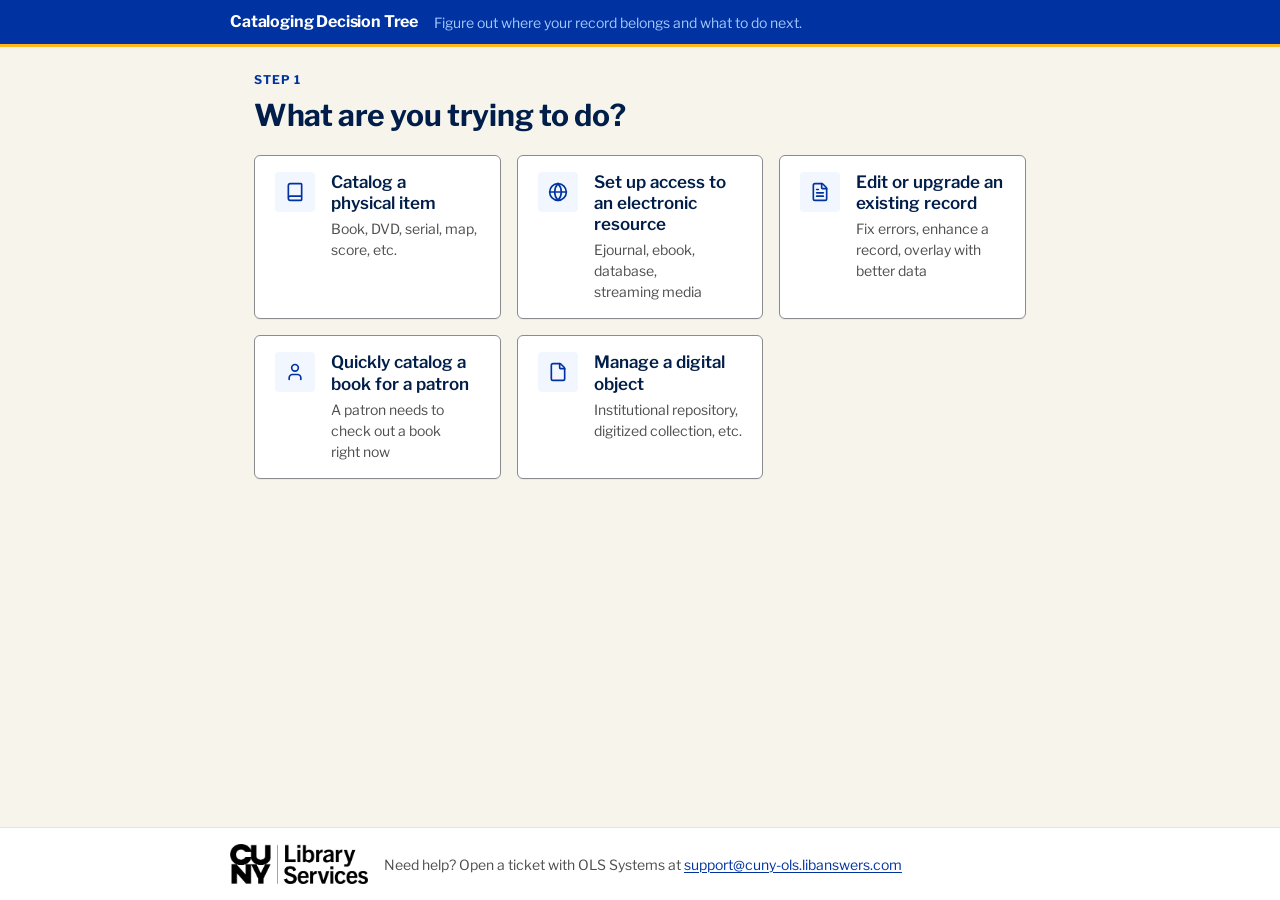
==== commit 2131b0c6: "Align header and footer with main content column Co-Authored-By: Claude Opus 4.6 (1M context) <norep" ====
--- a/index.html
+++ b/index.html
@@ -316,7 +316,7 @@
   border-bottom: 3px solid var(--taxi);
 }
 .site-header-inner {
-  max-width: var(--container-content);
+  max-width: calc(820px + 2 * var(--gutter-page));
   margin: 0 auto;
   padding: 10px var(--gutter-page);
   display: flex;
@@ -768,7 +768,7 @@
   border-top: 1px solid var(--border-subtle);
 }
 .site-footer-inner {
-  max-width: var(--container-content);
+  max-width: calc(820px + 2 * var(--gutter-page));
   margin: 0 auto;
   padding: 16px var(--gutter-page);
   display: flex;
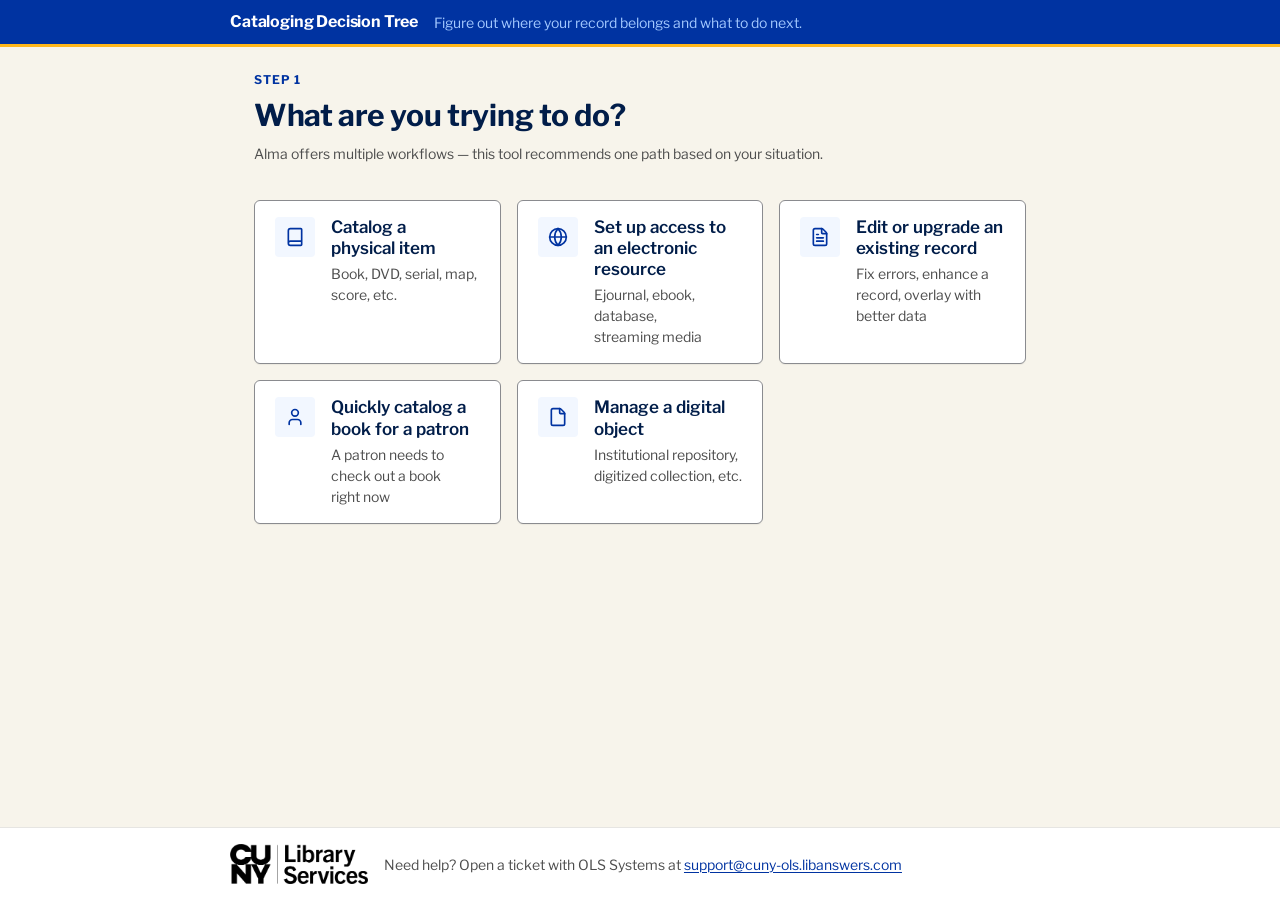
==== commit 23712f0d: "Move workflow disclaimer to start screen, restore slim header Co-Authored-By: Claude Opus 4.6 (1M co" ====
--- a/index.html
+++ b/index.html
@@ -1140,6 +1140,7 @@
     html += '<div>';
     html += '<div class="eyebrow" style="margin-bottom:8px;">Step 1</div>';
     html += '<h2 class="start-heading" id="step-heading" tabindex="-1">' + esc(node.question) + "</h2>";
+    html += '<p style="font:var(--type-body-sm);color:var(--text-muted);margin-top:8px;">Alma offers multiple workflows — this tool recommends one path based on your situation.</p>';
     html += "</div>";
     html += '<div class="start-grid">';
     for (var j = 0; j < node.answers.length; j++) {
@@ -1186,7 +1187,6 @@
   else {
     html += '<div class="rec-card">';
     html += '<div class="rec-card-header">';
-    html += '<div class="eyebrow-success">' + icon("circle-check", 16) + "<span>Recommendation</span></div>";
     html += '<h2 class="rec-heading" id="step-heading" tabindex="-1">' + esc(node.title) + "</h2>";
     html += "</div>";
     /* Parse body, splitting out key-rule divs */
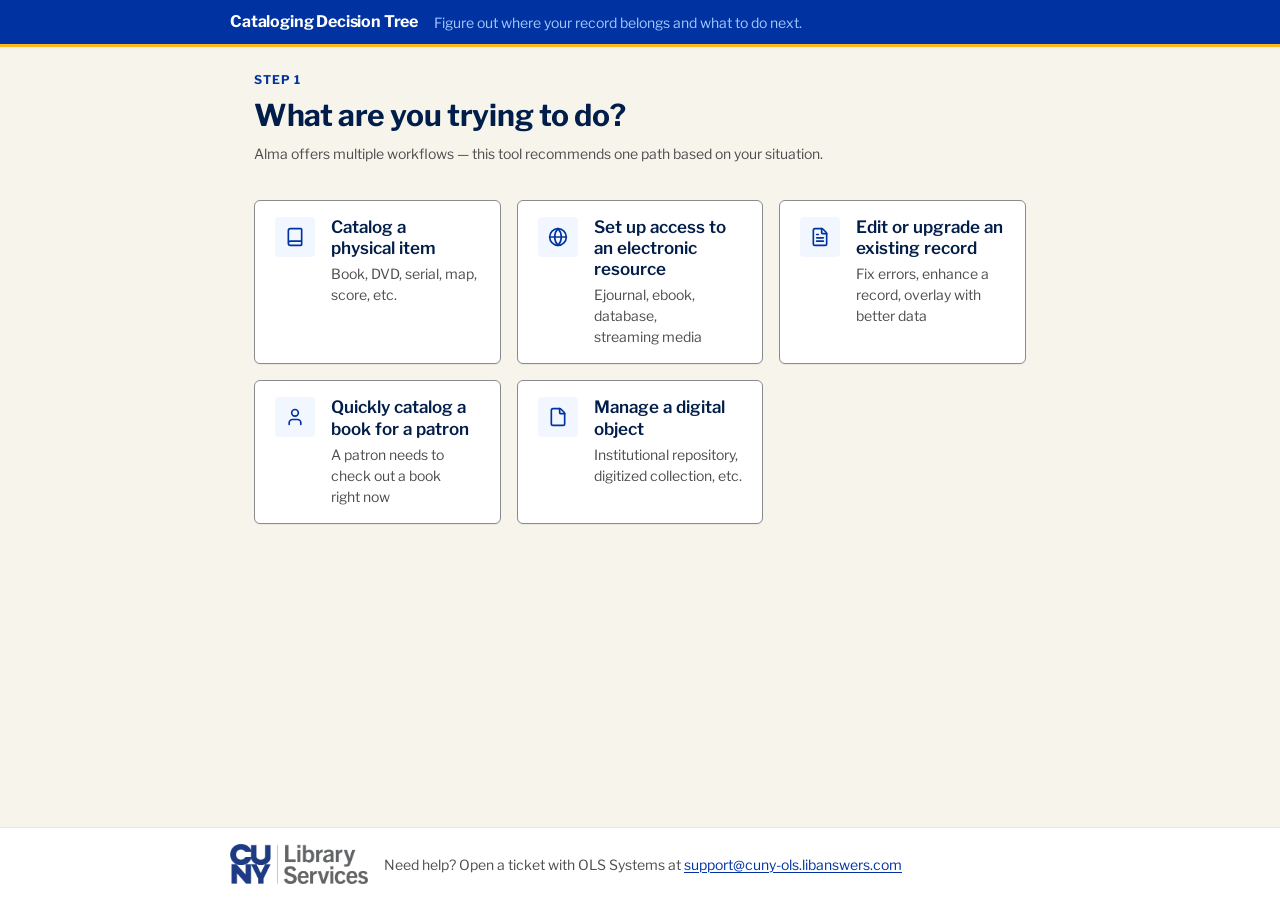
==== commit 42cf835b: "Fix text accuracy and add accessibility improvements Text fix: "linked copy" → "linked copy of the b" ====
--- a/index.html
+++ b/index.html
@@ -787,6 +787,10 @@
   margin: 0;
 }
 
+/* ===== Embed Mode ===== */
+.embed-mode .site-header,
+.embed-mode .site-footer { display: none !important; }
+
 /* ===== Print ===== */
 @media print {
   .site-header,
@@ -816,13 +820,13 @@
     </div>
   </header>
 
-  <main id="tree-main" class="site-main" role="main">
+  <main id="tree-main" class="site-main">
     <!-- Content rendered by JavaScript -->
   </main>
 
   <footer class="site-footer">
     <div class="site-footer-inner">
-      <img class="footer-logo" src="[data-uri]" alt="CUNY Library Services">
+      <img class="footer-logo" src="[data-uri]" alt="CUNY Library Services">
       <p class="footer-text">Need help? Open a ticket with OLS Systems at <a href="mailto:support@cuny-ols.libanswers.com">support@cuny-ols.libanswers.com</a></p>
     </div>
   </footer>
@@ -925,24 +929,30 @@
   'rec_oclc_connexion': {
     type: "rec",
     title: "Export from OCLC to the Network Zone, then add holdings and item",
-    body: '<h3>What to do</h3><ol><li>Export the record from <a href="https://cuny907.sharepoint.com/sites/Alma/SitePages/OCLC%20Connexion.aspx" target="_blank" rel="noopener">Connexion</a> or <a href="https://cuny907.sharepoint.com/sites/Alma/SitePages/OCLC-WorldShare-Record-Manager.aspx" target="_blank" rel="noopener">WorldShare Record Manager</a> to the Alma Network Zone (NZ).</li><li>In Alma, find the newly imported NZ record and open it in the Metadata Editor</li><li>Add holdings with your location and call number</li><li>Add an item with barcode and material type</li></ol><div class="key-rule">Adding holdings automatically creates a linked copy in your Institution Zone (IZ).</div>'
+    body: '<h3>What to do</h3><ol><li>Export the record from Connexion or WorldShare Record Manager to the Alma Network Zone (NZ). (Setup instructions for <a href="https://cuny907.sharepoint.com/sites/Alma/SitePages/OCLC%20Connexion.aspx" target="_blank" rel="noopener">Connexion</a> or <a href="https://cuny907.sharepoint.com/sites/Alma/SitePages/OCLC-WorldShare-Record-Manager.aspx" target="_blank" rel="noopener">WorldShare Record Manager</a>.)</li><li>In Alma, find the newly imported NZ record and open it in the Metadata Editor</li><li>Add holdings with your location and call number</li><li>Add an item with barcode and material type</li></ol><div class="key-rule">Adding holdings automatically creates a linked copy of the bib record in your Institution Zone (IZ).</div>'
   },
   'rec_oclc_alma': {
     type: "rec",
     title: "Import from WorldCat via Alma, then add holdings and item",
-    body: '<h3>What to do</h3><ol><li>Use Alma’s Search Resources feature to search WorldCat and import the record to the Network Zone (NZ).</li><li>Open the imported NZ record in the Metadata Editor</li><li>Add holdings with your location and call number</li><li>Add an item with barcode and material type</li></ol><div class="key-rule">Adding holdings automatically creates a linked copy in your Institution Zone (IZ).</div>'
+    body: '<h3>What to do</h3><ol><li>Use Alma’s Search Resources feature to search WorldCat and import the record to the Network Zone (NZ).</li><li>Open the imported NZ record in the Metadata Editor</li><li>Add holdings with your location and call number</li><li>Add an item with barcode and material type</li></ol><div class="key-rule">Adding holdings automatically creates a linked copy of the bib record in your Institution Zone (IZ).</div>'
   },
   'phys_original': {
     question: "Should this record be in the Network Zone?",
     answers: [
       { label: "Yes", next: "rec_original_nz" },
-      { label: "No", next: "rec_original_iz" }
+      { label: "No", next: "rec_original_iz" },
+      { label: "I don’t know", next: "rec_original_unsure" }
     ]
   },
+  'rec_original_unsure': {
+    type: "rec",
+    title: "Consult the Quality of Bibliographic Records policy",
+    body: '<h3>What to do</h3><p>The <a href="https://cunyinternal.policystat.com/policy/18735910/latest" target="_blank" rel="noopener">Quality of Bibliographic Records</a> policy describes CUNY’s cataloging standards, including when a record belongs in the Network Zone.</p><p>Review the policy, and if you’re still unsure, check with a colleague or contact <a href="mailto:support@cuny-ols.libanswers.com">OLS Systems</a>.</p>'
+  },
   'rec_original_nz': {
     type: "rec",
     title: "Create the original record in OCLC and export it to the Network Zone",
-    body: '<h3>What to do</h3><ol><li>Create the record in <a href="https://cuny907.sharepoint.com/sites/Alma/SitePages/OCLC%20Connexion.aspx" target="_blank" rel="noopener">Connexion</a> or <a href="https://cuny907.sharepoint.com/sites/Alma/SitePages/OCLC-WorldShare-Record-Manager.aspx" target="_blank" rel="noopener">WorldShare Record Manager</a></li><li>Contribute the record to WorldCat</li><li>Export it to the Alma Network Zone (NZ)</li><li>In Alma, find the newly imported NZ record and open it in the Metadata Editor</li><li>Add holdings with your location and call number</li><li>Add an item with barcode and material type</li></ol><div class="key-rule">Consult the <a href="https://cunyinternal.policystat.com/policy/18735910/latest" target="_blank" rel="noopener">Quality of Bibliographic Records</a> policy for cataloging standards.</div>'
+    body: '<h3>What to do</h3><ol><li>Create the record in Connexion or WorldShare Record Manager (setup instructions for <a href="https://cuny907.sharepoint.com/sites/Alma/SitePages/OCLC%20Connexion.aspx" target="_blank" rel="noopener">Connexion</a> or <a href="https://cuny907.sharepoint.com/sites/Alma/SitePages/OCLC-WorldShare-Record-Manager.aspx" target="_blank" rel="noopener">WorldShare Record Manager</a>)</li><li>Contribute the record to WorldCat</li><li>Export it to the Alma Network Zone (NZ)</li><li>In Alma, find the newly imported NZ record and open it in the Metadata Editor</li><li>Add holdings with your location and call number</li><li>Add an item with barcode and material type</li></ol>'
   },
   'rec_original_iz': {
     type: "rec",
@@ -1249,7 +1259,7 @@
     if (!part) continue;
     if (i % 2 === 1) {
       /* key-rule block => info alert */
-      out += '<div class="key-rule-alert">';
+      out += '<div class="key-rule-alert" role="note">';
       out += '<span class="alert-icon">' + icon("circle-check", 18) + "</span>";
       out += "<div>" + part + "</div>";
       out += "</div>";
@@ -1309,6 +1319,29 @@
   return esc(str).replace(/"/g, "&quot;");
 }
 
+/* ===== Keyboard Navigation ===== */
+document.addEventListener("keydown", function(e) {
+  var tag = (e.target.tagName || "").toLowerCase();
+  if (tag === "input" || tag === "textarea" || tag === "select") return;
+  var num = parseInt(e.key, 10);
+  if (num >= 1 && num <= 9) {
+    var node = TREE_NODES[state.current];
+    if (node && node.answers && num <= node.answers.length) {
+      e.preventDefault();
+      choose(num - 1);
+    }
+  }
+});
+
+/* ===== Embed Mode ===== */
+(function() {
+  var inFrame = false;
+  try { inFrame = window.self !== window.top; } catch (e) { inFrame = true; }
+  if (inFrame) {
+    document.body.classList.add("embed-mode");
+  }
+})();
+
 /* ===== Initialize ===== */
 render();
 </script>
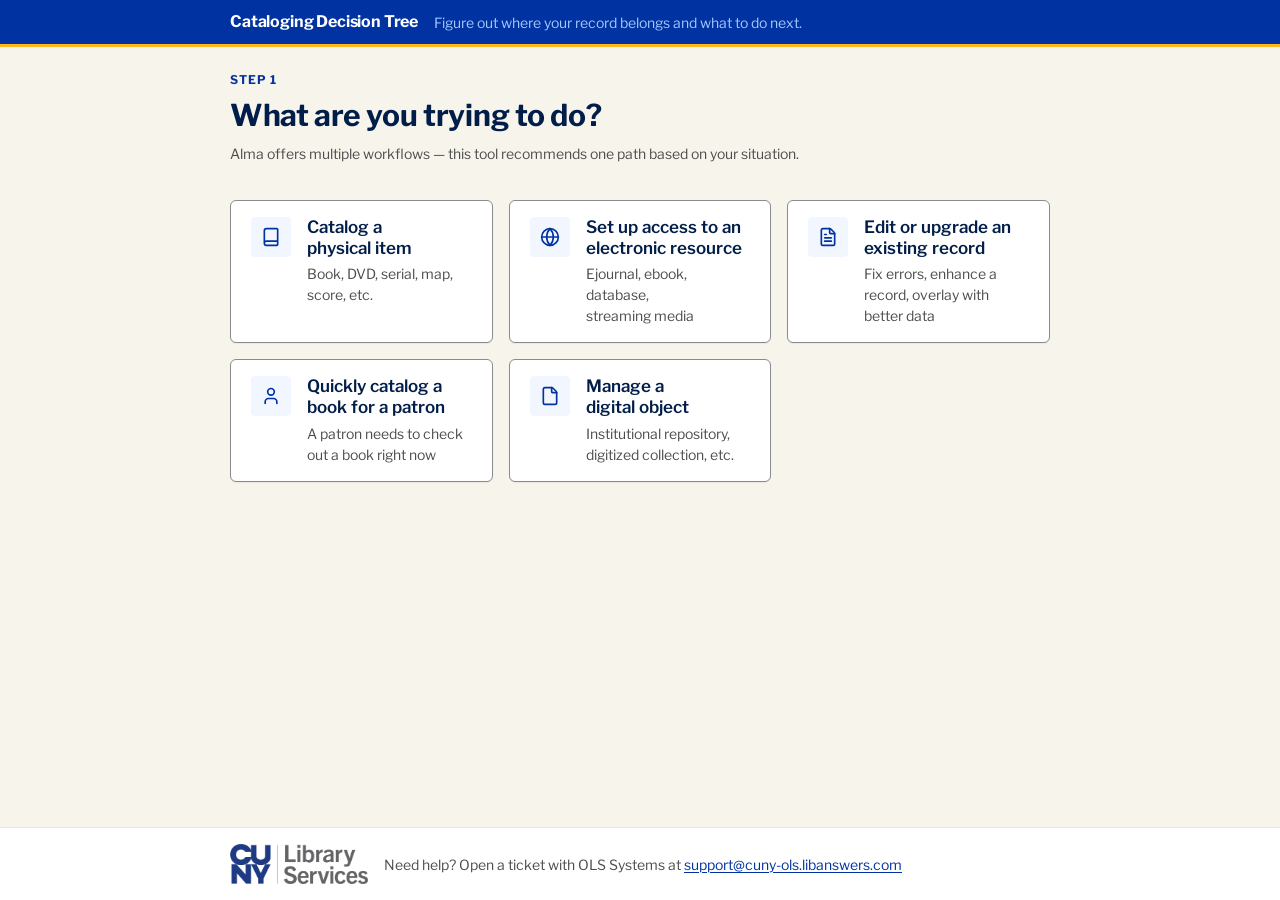
==== commit 1d93cebe: "Align main content width with header and footer Change main max-width from 820px to calc(820px + 2 *" ====
--- a/index.html
+++ b/index.html
@@ -342,7 +342,7 @@
   flex: 1;
   width: 100%;
   box-sizing: border-box;
-  max-width: 820px;
+  max-width: calc(820px + 2 * var(--gutter-page));
   margin: 0 auto;
   padding: 24px var(--gutter-page) 40px;
   display: flex;
